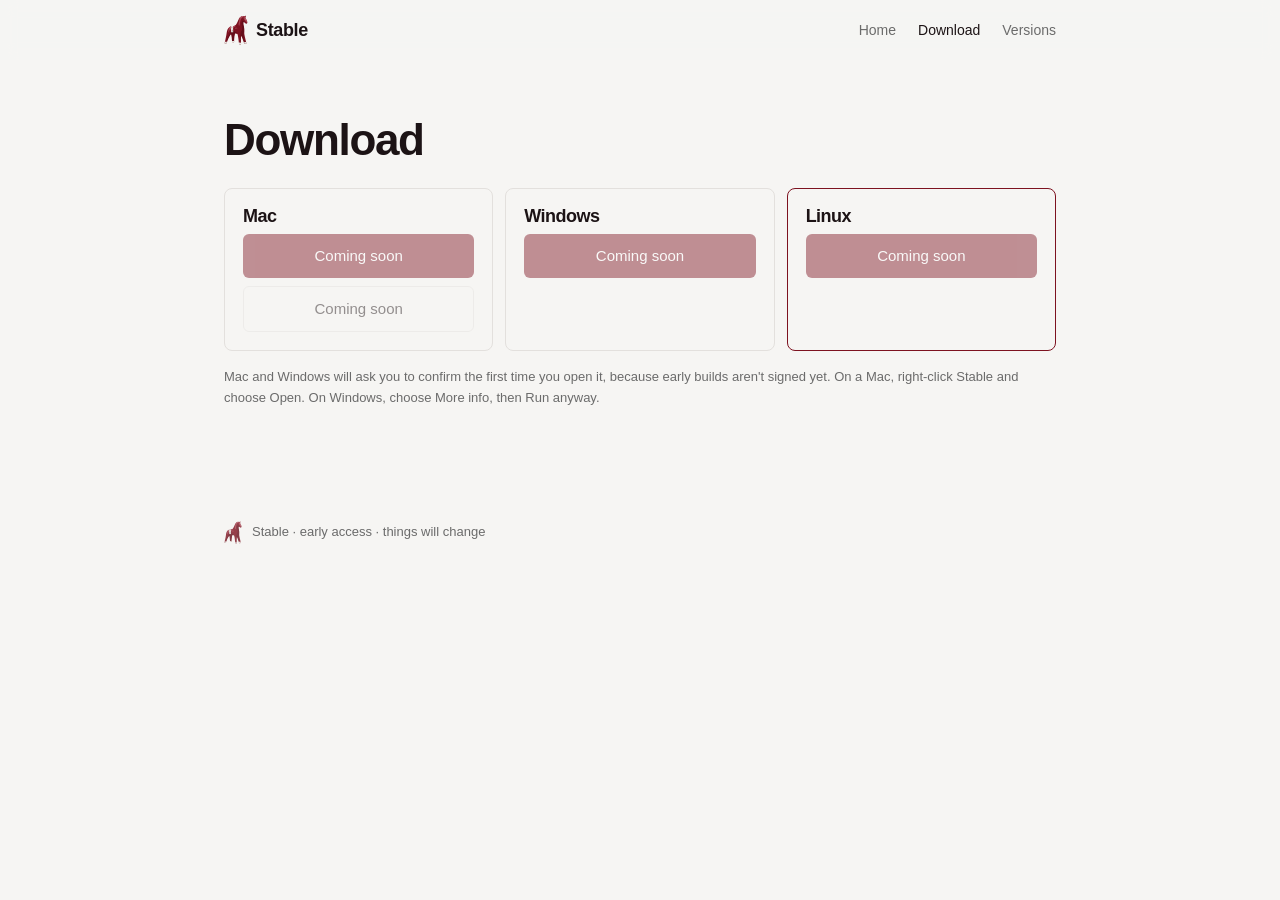
==== download.html @ d2fed4b9 "Update site" ====
<!doctype html>
<html lang="en">
<head>
  <meta charset="utf-8" />
  <meta name="viewport" content="width=device-width, initial-scale=1" />
  <title>Download Stable</title>
  <meta name="description" content="Drop in your payer contracts and fee schedules. Stable handles the rest. Runs on your computer." />
  <meta name="theme-color" content="#f3f4f1" />
  <link rel="icon" type="image/svg+xml" href="assets/favicon.svg" />
  <link rel="stylesheet" href="styles.css?v=6" />
</head>
<body>
  <header class="top">
    <div class="wrap bar">
      <a class="brand" href="./" aria-label="Stable home">
        <img src="assets/horse.svg" alt="" width="34" height="38" />
        <span class="brand-name">Stable</span>
      </a>
      <nav aria-label="Main"><a href="./">Home</a><a href="download.html" aria-current="page">Download</a><a href="versions.html">Versions</a></nav>
    </div>
  </header>

  <main id="main">
    <section class="wrap section download" id="download">
      <h1>Download</h1>
      
      <p class="version" id="version" hidden></p>
      <div class="grid4" id="downloads">
        <article class="card dl" data-os="mac">
          <h3>Mac</h3>
          <a class="btn" data-file="mac-arm64" href="#">Apple silicon</a>
          <a class="btn btn-quiet" data-file="mac-x64" href="#">Intel Mac</a>
        </article>
        <article class="card dl" data-os="win">
          <h3>Windows</h3>
          <a class="btn" data-file="win-x64" href="#">Download for Windows</a>
        </article>
        <article class="card dl" data-os="linux">
          <h3>Linux</h3>
          <a class="btn" data-file="linux-x64" href="#">Download for Linux</a>
        </article>
      </div>
      <noscript><p>Downloads are on the <a href="releases-link">releases page</a>.</p></noscript>

      <p class="fine">Mac and Windows will ask you to confirm the first time you open it, because early builds aren't signed yet. On a Mac, right-click Stable and choose Open. On Windows, choose More info, then Run anyway.</p>
    </section>

    
  </main>

  <footer class="foot">
    <div class="wrap"><img src="assets/horse.svg" alt="" width="28" height="31" /><p class="muted">Stable · early access · things will change</p></div>
  </footer>

  <script src="config.js"></script>
  <script src="script.js?v=6"></script>
</body>
</html>
---- styles.css ----
:root {
  --glow: #f1d9dd; --bg: #f6f5f3; --surface: #ffffff; --band: #efeeec; --text: #1c1315; --muted: #6b6b6b; --border: #e3e0dd;
  --accent: #7d1220; --accent-hover: #650e1a; --accent-text: #ffffff; --accent-soft: #f1e3e5;
  --shadow: none;
  color-scheme: light dark;
}
@media (prefers-color-scheme: dark) {
  :root {
    --glow: #3a1522; --bg: #170a10; --surface: #25111b; --band: #1f0d16; --text: #eeeeec; --muted: #adb5ae; --border: #42222f;
    --accent: #e27885; --accent-hover: #ea919b; --accent-text: #2a0a10; --accent-soft: #3f202c;
    --shadow: 0 1px 2px rgba(0, 0, 0, .3), 0 12px 32px rgba(0, 0, 0, .35);
  }
}
* { box-sizing: border-box; }
html { scroll-behavior: smooth; scroll-padding-top: 72px; }
body { margin: 0; background: var(--bg); color: var(--text); font: 16px/1.6 'Helvetica Neue', Helvetica, Arial, sans-serif; -webkit-font-smoothing: antialiased; }
img { max-width: 100%; height: auto; display: block; }
a { color: var(--accent); }
h1, h2, h3 { font-family: inherit; font-weight: 600; letter-spacing: -0.03em; line-height: 1.08; margin: 0; }
h1 { font-size: clamp(32px, 5vw, 44px); margin-bottom: 20px; }
h2 { font-size: 24px; margin-bottom: 20px; }
h3 { font-size: 18px; }
p { margin: 0 0 12px; }
code { background: var(--band); padding: 2px 6px; border-radius: 4px; font-size: .9em; }
.wrap { max-width: 880px; margin: 0 auto; padding: 0 24px; }
.muted, .fine { color: var(--muted); } .fine { font-size: 13px; }
.skip { position: absolute; left: -999px; } .skip:focus { left: 12px; top: 12px; background: var(--surface); padding: 8px 12px; z-index: 10; }
:focus-visible { outline: 2px solid var(--accent); outline-offset: 3px; }

.top { position: sticky; top: 0; z-index: 5; background: color-mix(in srgb, var(--bg) 90%, transparent); backdrop-filter: blur(8px); }
.bar { display: flex; align-items: center; justify-content: space-between; height: 60px; }
.brand { display: flex; align-items: center; gap: 8px; text-decoration: none; color: var(--text); }
.brand img { width: 24px; height: auto; }
.brand-name { font-size: 18px; font-weight: 600; letter-spacing: -0.02em; }
nav { display: flex; align-items: center; gap: 22px; } nav a { color: var(--muted); text-decoration: none; font-size: 14px; } nav a:hover, nav a[aria-current] { color: var(--text); }

.btn { display: inline-block; background: var(--accent); color: var(--accent-text); text-decoration: none; font-weight: 500; font-size: 15px; padding: 10px 18px; border-radius: 6px; transition: background .15s; }
.btn:hover { background: var(--accent-hover); }
.btn-small { padding: 6px 14px; font-size: 14px; }
.btn-quiet { background: transparent; color: var(--text); border: 1px solid var(--border); } .btn-quiet:hover { background: var(--band); }
.btn.is-disabled { opacity: .45; cursor: default; pointer-events: none; }

.hero { padding-top: 72px; padding-bottom: 48px; }
.tag { display: inline-flex; align-items: center; gap: 8px; font: 12px/1 ui-monospace, 'SF Mono', Menlo, monospace; color: var(--muted); border: 1px solid var(--border); border-radius: 99px; padding: 7px 12px; margin-bottom: 28px; }
.tag i { width: 6px; height: 6px; border-radius: 50%; background: var(--accent); animation: blink 2s ease-in-out infinite; }
@keyframes blink { 50% { opacity: .25; } }
.lead { font-size: 18px; color: var(--muted); margin: 20px 0 28px; }
.hero-shot { margin: 56px 0 0; } .hero-shot img { border: 1px solid var(--border); border-radius: 8px; }

.section { padding-top: 56px; } .section > h1 { margin-bottom: 24px; }
.grid4 { display: grid; grid-template-columns: repeat(3, 1fr); gap: 12px; }
.card { background: transparent; border: 1px solid var(--border); border-radius: 8px; padding: 18px; }
.download .dl { display: flex; flex-direction: column; gap: 8px; }
.download .dl .btn { text-align: center; }
.dl.mine { border-color: var(--accent); }
.download .fine { margin-top: 16px; }
.version { color: var(--muted); font-size: 13px; margin: -12px 0 16px; }

.faq { display: grid; margin-top: 8px; border-top: 1px solid var(--border); }
.faq details { border-bottom: 1px solid var(--border); padding: 14px 0; }
.faq summary { cursor: pointer; font-weight: 500; } .faq p { color: var(--muted); margin: 8px 0 0; }

.foot { margin-top: 80px; padding: 32px 0 48px; }
.foot .wrap { display: flex; align-items: center; gap: 10px; } .foot img { width: 18px; opacity: .8; } .foot p { margin: 0; font-size: 13px; }

@media (max-width: 700px) { .grid4 { grid-template-columns: 1fr; } .hero { padding-top: 40px; } }
@media (prefers-reduced-motion: reduce) { html { scroll-behavior: auto; } .tag i { animation: none; } }

.release { border-top: 1px solid var(--border); padding: 18px 0; } .release header { display: flex; align-items: baseline; gap: 12px; margin-bottom: 8px; }
.release pre { margin: 0; white-space: pre-wrap; font: inherit; color: var(--muted); font-size: 15px; }
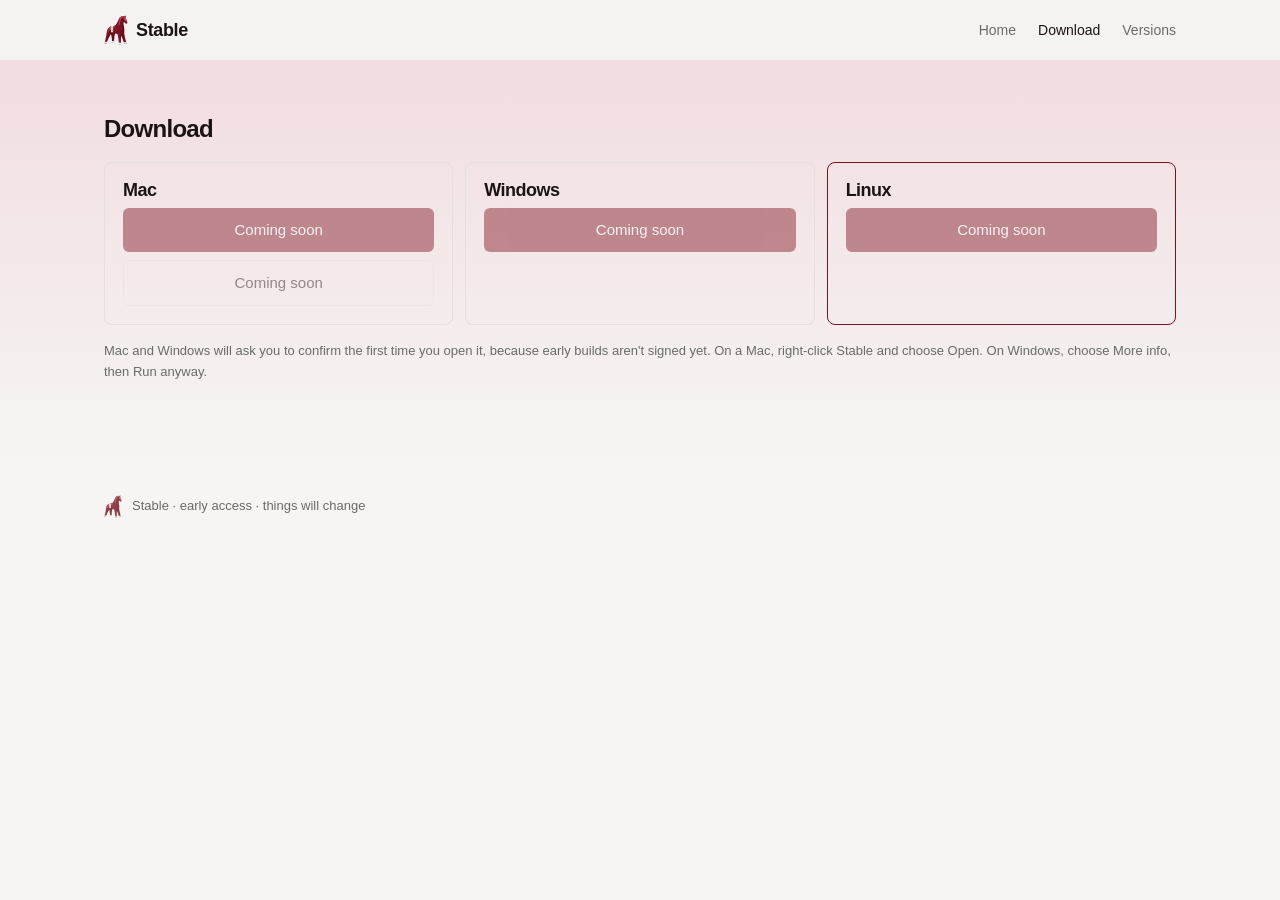
==== commit 3d22d773: "Update site" ====
--- a/download.html
+++ b/download.html
@@ -7,7 +7,7 @@
   <meta name="description" content="Drop in your payer contracts and fee schedules. Stable handles the rest. Runs on your computer." />
   <meta name="theme-color" content="#f3f4f1" />
   <link rel="icon" type="image/svg+xml" href="assets/favicon.svg" />
-  <link rel="stylesheet" href="styles.css?v=6" />
+  <link rel="stylesheet" href="styles.css?v=7" />
 </head>
 <body>
   <header class="top">
@@ -22,7 +22,7 @@
 
   <main id="main">
     <section class="wrap section download" id="download">
-      <h1>Download</h1>
+      <h2>Download</h2>
       
       <p class="version" id="version" hidden></p>
       <div class="grid4" id="downloads">
@@ -53,6 +53,6 @@
   </footer>
 
   <script src="config.js"></script>
-  <script src="script.js?v=6"></script>
+  <script src="script.js?v=7"></script>
 </body>
 </html>
--- a/styles.css
+++ b/styles.css
@@ -14,16 +14,16 @@
 }
 * { box-sizing: border-box; }
 html { scroll-behavior: smooth; scroll-padding-top: 72px; }
-body { margin: 0; background: var(--bg); color: var(--text); font: 16px/1.6 'Helvetica Neue', Helvetica, Arial, sans-serif; -webkit-font-smoothing: antialiased; }
+body { margin: 0; background: var(--bg) linear-gradient(180deg, var(--glow) 0, transparent 460px) no-repeat; color: var(--text); font: 16px/1.6 'Helvetica Neue', Helvetica, Arial, sans-serif; -webkit-font-smoothing: antialiased; }
 img { max-width: 100%; height: auto; display: block; }
 a { color: var(--accent); }
 h1, h2, h3 { font-family: inherit; font-weight: 600; letter-spacing: -0.03em; line-height: 1.08; margin: 0; }
-h1 { font-size: clamp(32px, 5vw, 44px); margin-bottom: 20px; }
+h1 { font-size: clamp(36px, 5.5vw, 56px); }
 h2 { font-size: 24px; margin-bottom: 20px; }
 h3 { font-size: 18px; }
 p { margin: 0 0 12px; }
 code { background: var(--band); padding: 2px 6px; border-radius: 4px; font-size: .9em; }
-.wrap { max-width: 880px; margin: 0 auto; padding: 0 24px; }
+.wrap { max-width: 1120px; margin: 0 auto; padding: 0 24px; }
 .muted, .fine { color: var(--muted); } .fine { font-size: 13px; }
 .skip { position: absolute; left: -999px; } .skip:focus { left: 12px; top: 12px; background: var(--surface); padding: 8px 12px; z-index: 10; }
 :focus-visible { outline: 2px solid var(--accent); outline-offset: 3px; }
@@ -48,7 +48,7 @@
 .lead { font-size: 18px; color: var(--muted); margin: 20px 0 28px; }
 .hero-shot { margin: 56px 0 0; } .hero-shot img { border: 1px solid var(--border); border-radius: 8px; }
 
-.section { padding-top: 56px; } .section > h1 { margin-bottom: 24px; }
+.section { padding-top: 56px; }
 .grid4 { display: grid; grid-template-columns: repeat(3, 1fr); gap: 12px; }
 .card { background: transparent; border: 1px solid var(--border); border-radius: 8px; padding: 18px; }
 .download .dl { display: flex; flex-direction: column; gap: 8px; }
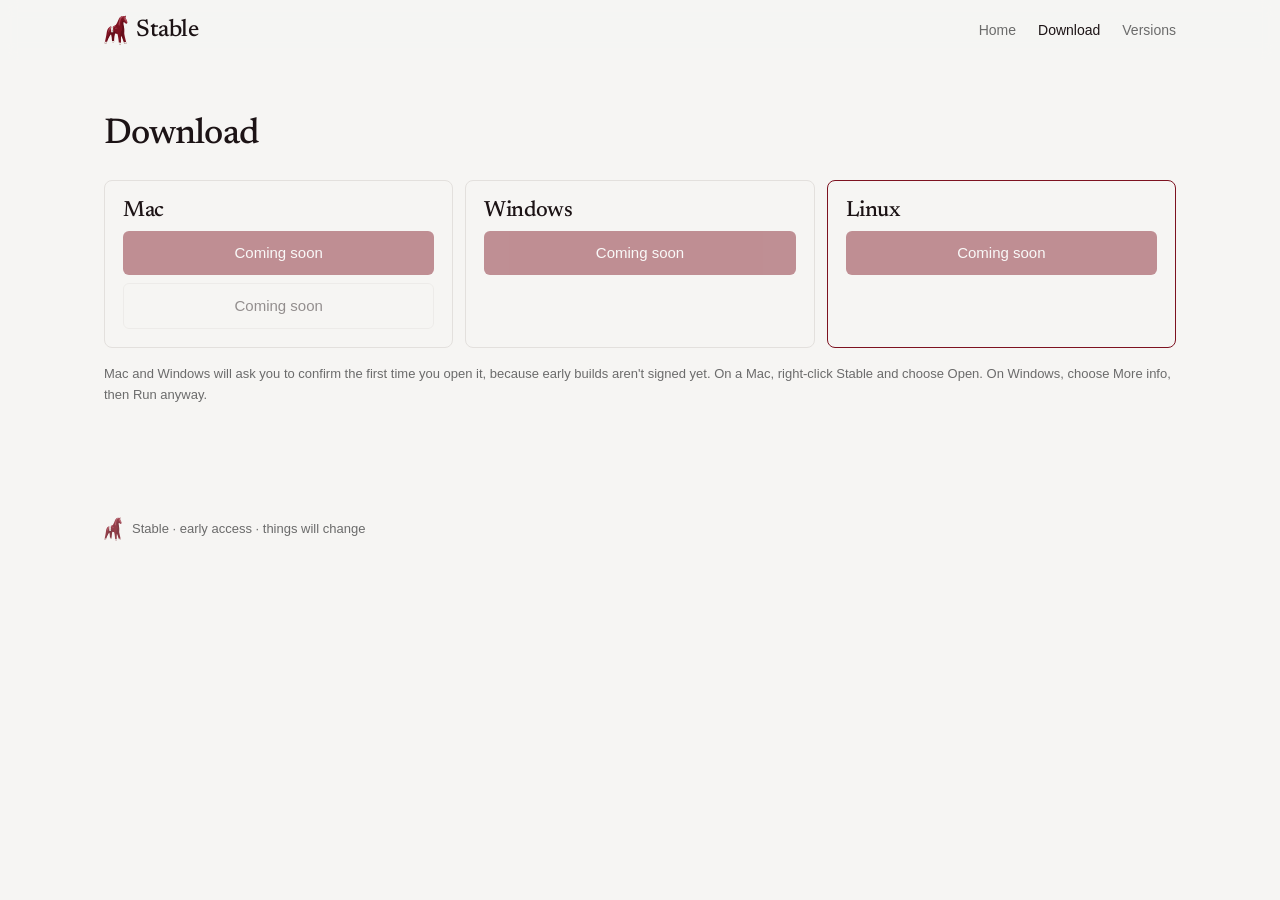
==== commit 29beecc3: "Update site" ====
--- a/download.html
+++ b/download.html
@@ -7,7 +7,7 @@
   <meta name="description" content="Drop in your payer contracts and fee schedules. Stable handles the rest. Runs on your computer." />
   <meta name="theme-color" content="#f3f4f1" />
   <link rel="icon" type="image/svg+xml" href="assets/favicon.svg" />
-  <link rel="stylesheet" href="styles.css?v=7" />
+  <link rel="stylesheet" href="styles.css?v=8" />
 </head>
 <body>
   <header class="top">
@@ -53,6 +53,6 @@
   </footer>
 
   <script src="config.js"></script>
-  <script src="script.js?v=7"></script>
+  <script src="script.js?v=8"></script>
 </body>
 </html>
--- a/styles.css
+++ b/styles.css
@@ -1,3 +1,4 @@
+@font-face { font-family: 'Newsreader'; src: url('assets/fonts/newsreader-latin-wght-normal.woff2') format('woff2'); font-weight: 200 800; font-display: swap; }
 
 :root {
   --glow: #f1d9dd; --bg: #f6f5f3; --surface: #ffffff; --band: #efeeec; --text: #1c1315; --muted: #6b6b6b; --border: #e3e0dd;
@@ -14,13 +15,13 @@
 }
 * { box-sizing: border-box; }
 html { scroll-behavior: smooth; scroll-padding-top: 72px; }
-body { margin: 0; background: var(--bg) linear-gradient(180deg, var(--glow) 0, transparent 460px) no-repeat; color: var(--text); font: 16px/1.6 'Helvetica Neue', Helvetica, Arial, sans-serif; -webkit-font-smoothing: antialiased; }
+body { margin: 0; background: var(--bg); color: var(--text); font: 16px/1.6 'Helvetica Neue', Helvetica, Arial, sans-serif; -webkit-font-smoothing: antialiased; }
 img { max-width: 100%; height: auto; display: block; }
 a { color: var(--accent); }
-h1, h2, h3 { font-family: inherit; font-weight: 600; letter-spacing: -0.03em; line-height: 1.08; margin: 0; }
+h1, h2, h3 { font-family: 'Newsreader', Georgia, serif; font-weight: 500; letter-spacing: -0.02em; line-height: 1.1; margin: 0; }
 h1 { font-size: clamp(36px, 5.5vw, 56px); }
-h2 { font-size: 24px; margin-bottom: 20px; }
-h3 { font-size: 18px; }
+h2 { font-size: 36px; margin-bottom: 24px; }
+h3 { font-size: 22px; }
 p { margin: 0 0 12px; }
 code { background: var(--band); padding: 2px 6px; border-radius: 4px; font-size: .9em; }
 .wrap { max-width: 1120px; margin: 0 auto; padding: 0 24px; }
@@ -32,7 +33,7 @@
 .bar { display: flex; align-items: center; justify-content: space-between; height: 60px; }
 .brand { display: flex; align-items: center; gap: 8px; text-decoration: none; color: var(--text); }
 .brand img { width: 24px; height: auto; }
-.brand-name { font-size: 18px; font-weight: 600; letter-spacing: -0.02em; }
+.brand-name { font-family: 'Newsreader', Georgia, serif; font-size: 24px; font-weight: 500; letter-spacing: -0.02em; }
 nav { display: flex; align-items: center; gap: 22px; } nav a { color: var(--muted); text-decoration: none; font-size: 14px; } nav a:hover, nav a[aria-current] { color: var(--text); }
 
 .btn { display: inline-block; background: var(--accent); color: var(--accent-text); text-decoration: none; font-weight: 500; font-size: 15px; padding: 10px 18px; border-radius: 6px; transition: background .15s; }
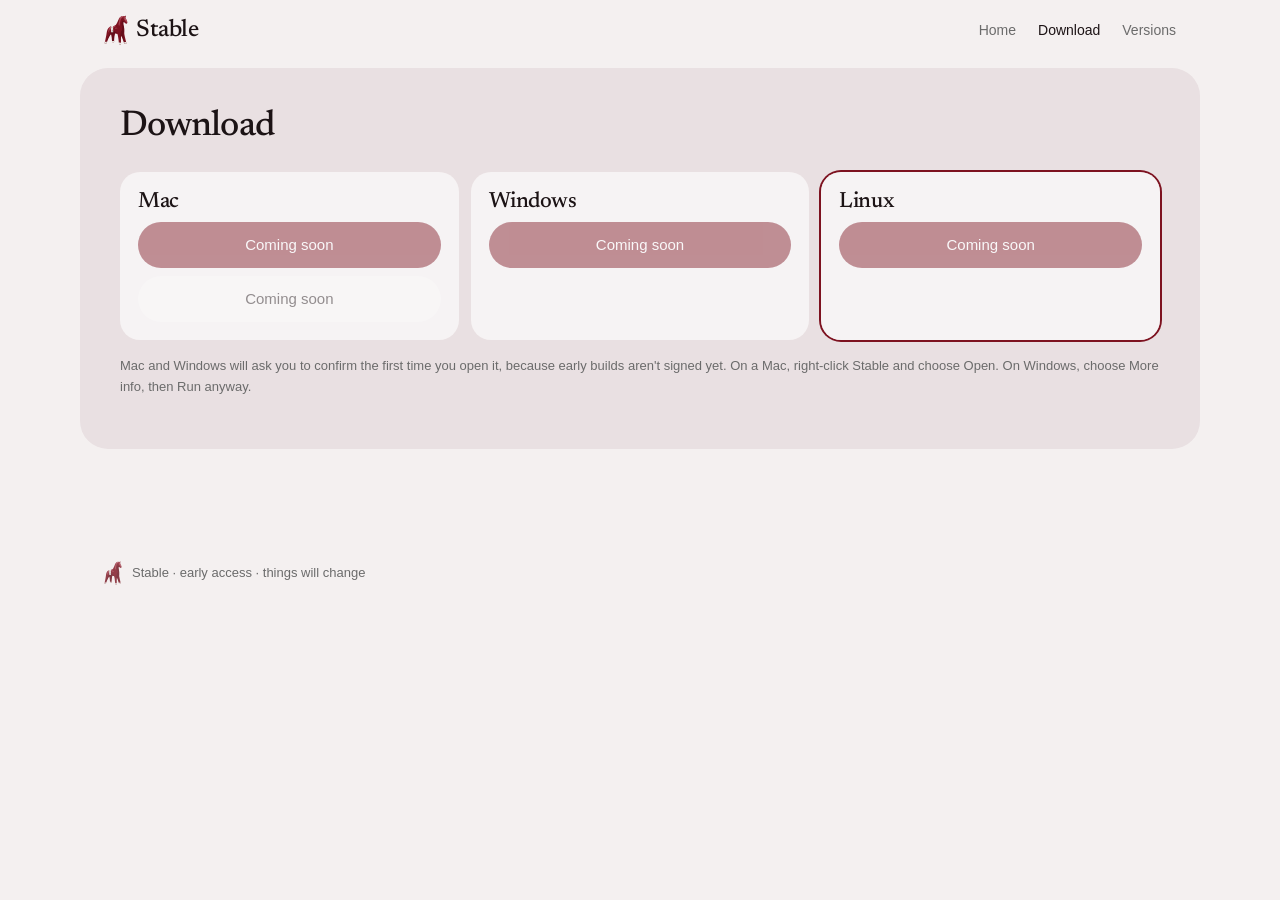
==== commit 5868d6e2: "Update site" ====
--- a/download.html
+++ b/download.html
@@ -7,7 +7,7 @@
   <meta name="description" content="Drop in your payer contracts and fee schedules. Stable handles the rest. Runs on your computer." />
   <meta name="theme-color" content="#f3f4f1" />
   <link rel="icon" type="image/svg+xml" href="assets/favicon.svg" />
-  <link rel="stylesheet" href="styles.css?v=8" />
+  <link rel="stylesheet" href="styles.css?v=9" />
 </head>
 <body>
   <header class="top">
@@ -21,7 +21,7 @@
   </header>
 
   <main id="main">
-    <section class="wrap section download" id="download">
+    <section class="wrap section tile-page download" id="download">
       <h2>Download</h2>
       
       <p class="version" id="version" hidden></p>
@@ -53,6 +53,6 @@
   </footer>
 
   <script src="config.js"></script>
-  <script src="script.js?v=8"></script>
+  <script src="script.js?v=9"></script>
 </body>
 </html>
--- a/styles.css
+++ b/styles.css
@@ -70,3 +70,43 @@
 
 .release { border-top: 1px solid var(--border); padding: 18px 0; } .release header { display: flex; align-items: baseline; gap: 12px; margin-bottom: 8px; }
 .release pre { margin: 0; white-space: pre-wrap; font: inherit; color: var(--muted); font-size: 15px; }
+
+/* Soft bento look */
+:root { --tile: #e9e0e2; --tile2: #f3e8ea; --mauve: #7a5560; --glass: rgba(255,255,255,.62); --radius: 28px; }
+@media (prefers-color-scheme: dark) { :root { --tile: #2a141e; --tile2: #331a26; --mauve: #55303c; --glass: rgba(255,255,255,.08); } }
+:root { --bg: #f4f0f0; }
+@media (prefers-color-scheme: dark) { :root { --bg: #170a10; } }
+.top { background: transparent; backdrop-filter: none; }
+.bento { display: grid; grid-template-columns: repeat(6, 1fr); gap: 16px; margin-top: 8px; }
+.tile { border-radius: var(--radius); background: var(--tile); padding: 36px; position: relative; overflow: hidden; }
+.t-hero { grid-column: 1 / -1; display: grid; grid-template-columns: 1.2fr 1fr; align-items: center; min-height: 380px; background: linear-gradient(135deg, var(--tile2), var(--tile)); }
+.t-hero h1 { font-weight: 400; margin: 18px 0 0; } .t-hero .lead { margin: 18px 0 26px; }
+.tag { background: var(--glass); border-color: transparent; }
+.btn { border-radius: 999px; padding: 11px 22px; }
+.scene { position: relative; height: 300px; }
+.orb { position: absolute; border-radius: 50%; box-shadow: 0 24px 40px rgba(60, 10, 25, .18); }
+.o1 { width: 120px; height: 120px; right: 38%; top: 22%; background: radial-gradient(circle at 32% 28%, #e9a3ad, #7d1220 62%, #4a0a13); }
+.o2 { width: 56px; height: 56px; right: 12%; top: 10%; background: radial-gradient(circle at 32% 28%, #fff, #c9d4cc 70%); }
+.o3 { width: 84px; height: 84px; right: 22%; bottom: 14%; background: radial-gradient(circle at 32% 28%, #f6e3e6, #b98893 75%); }
+.slab { position: absolute; right: 8%; bottom: 8%; width: 62%; height: 46px; border-radius: 999px; background: var(--glass); backdrop-filter: blur(8px); box-shadow: 0 16px 30px rgba(60, 10, 25, .10); }
+.t-shot { grid-column: span 4; padding: 14px; min-height: 420px; display: flex; align-items: center; }
+.t-shot img { border-radius: 18px; width: 100%; }
+.glass { position: absolute; left: 28px; bottom: 28px; margin: 0; background: var(--glass); backdrop-filter: blur(12px); border-radius: 999px; padding: 9px 18px; font-size: 14px; }
+.t-gauge { grid-column: span 2; display: flex; flex-direction: column; justify-content: space-between; background: linear-gradient(180deg, var(--tile2), var(--tile)); }
+.t-gauge h3 { font-weight: 400; font-size: 26px; }
+.gauges { display: flex; justify-content: space-around; align-items: flex-end; }
+.gauges div { display: grid; justify-items: center; gap: 10px; } .gauges small { color: var(--muted); font-size: 12px; }
+.cap { width: 54px; height: 190px; border-radius: 999px; background: color-mix(in srgb, var(--accent) 12%, transparent); display: flex; align-items: flex-end; padding: 5px; }
+.cap b { display: block; width: 100%; min-height: 44px; border-radius: 999px; background: #fff; box-shadow: 0 6px 14px rgba(60, 10, 25, .15); }
+.t-dark { grid-column: span 2; background: var(--mauve); color: #f6e9ec; display: grid; place-items: center; align-content: center; gap: 12px; text-align: center; min-height: 260px; }
+.t-dark p { margin: 0; font-size: 15px; opacity: .85; }
+.t-steps { grid-column: span 4; display: grid; grid-template-columns: repeat(3, 1fr); gap: 14px; padding: 18px; }
+.glass-card { background: var(--glass); backdrop-filter: blur(10px); border-radius: 20px; padding: 20px; } .glass-card span { font: 12px ui-monospace, Menlo, monospace; color: var(--muted); }
+.glass-card h3 { font-size: 20px; margin: 18px 0 6px; } .glass-card p { color: var(--muted); font-size: 14px; margin: 0; }
+.tile-page { background: var(--tile); border-radius: var(--radius); padding: 40px; margin-top: 8px; }
+.tile-page .card { background: var(--glass); border: 0; border-radius: 20px; }
+.tile-page .btn-quiet { background: var(--glass); border: 0; }
+.dl.mine { box-shadow: 0 0 0 2px var(--accent); }
+.release { border-top-color: color-mix(in srgb, var(--text) 12%, transparent); }
+.faq { border-top: 0; gap: 8px; } .faq details { background: var(--tile); border: 0; border-radius: 20px; padding: 16px 22px; }
+@media (max-width: 800px) { .t-hero, .t-steps { grid-template-columns: 1fr; } .t-shot, .t-gauge, .t-dark, .t-steps { grid-column: 1 / -1; } .scene { height: 200px; } .tile, .tile-page { padding: 24px; } }
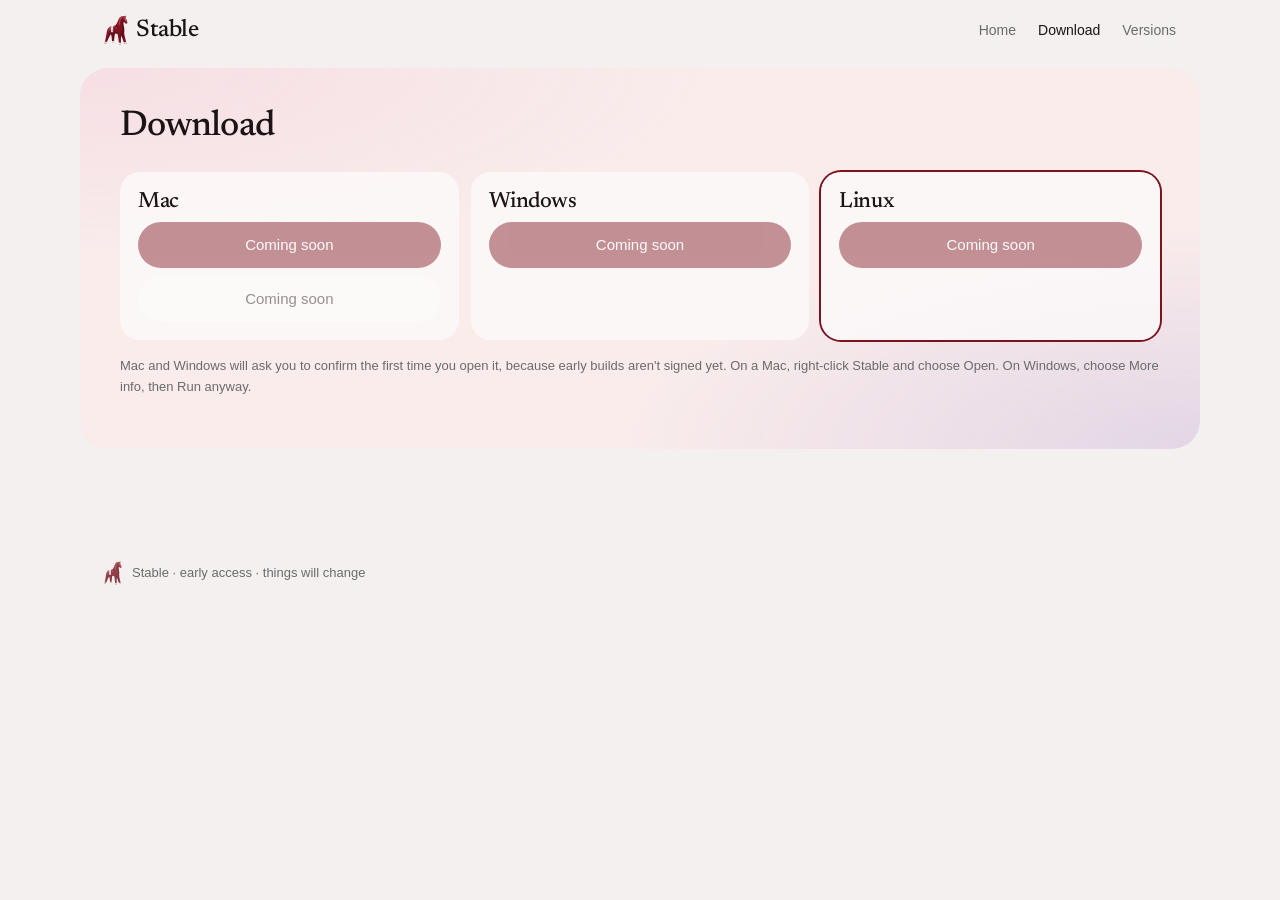
==== commit 70227703: "Update site" ====
--- a/download.html
+++ b/download.html
@@ -7,7 +7,7 @@
   <meta name="description" content="Drop in your payer contracts and fee schedules. Stable handles the rest. Runs on your computer." />
   <meta name="theme-color" content="#f3f4f1" />
   <link rel="icon" type="image/svg+xml" href="assets/favicon.svg" />
-  <link rel="stylesheet" href="styles.css?v=9" />
+  <link rel="stylesheet" href="styles.css?v=10" />
 </head>
 <body>
   <header class="top">
@@ -53,6 +53,6 @@
   </footer>
 
   <script src="config.js"></script>
-  <script src="script.js?v=9"></script>
+  <script src="script.js?v=10"></script>
 </body>
 </html>
--- a/styles.css
+++ b/styles.css
@@ -97,7 +97,7 @@
 .gauges { display: flex; justify-content: space-around; align-items: flex-end; }
 .gauges div { display: grid; justify-items: center; gap: 10px; } .gauges small { color: var(--muted); font-size: 12px; }
 .cap { width: 54px; height: 190px; border-radius: 999px; background: color-mix(in srgb, var(--accent) 12%, transparent); display: flex; align-items: flex-end; padding: 5px; }
-.cap b { display: block; width: 100%; min-height: 44px; border-radius: 999px; background: #fff; box-shadow: 0 6px 14px rgba(60, 10, 25, .15); }
+.cap b { display: block; width: 100%; min-height: 44px; pointer-events: none; transition: height .12s; border-radius: 999px; background: #fff; box-shadow: 0 6px 14px rgba(60, 10, 25, .15); }
 .t-dark { grid-column: span 2; background: var(--mauve); color: #f6e9ec; display: grid; place-items: center; align-content: center; gap: 12px; text-align: center; min-height: 260px; }
 .t-dark p { margin: 0; font-size: 15px; opacity: .85; }
 .t-steps { grid-column: span 4; display: grid; grid-template-columns: repeat(3, 1fr); gap: 14px; padding: 18px; }
@@ -110,3 +110,30 @@
 .release { border-top-color: color-mix(in srgb, var(--text) 12%, transparent); }
 .faq { border-top: 0; gap: 8px; } .faq details { background: var(--tile); border: 0; border-radius: 20px; padding: 16px 22px; }
 @media (max-width: 800px) { .t-hero, .t-steps { grid-template-columns: 1fr; } .t-shot, .t-gauge, .t-dark, .t-steps { grid-column: 1 / -1; } .scene { height: 200px; } .tile, .tile-page { padding: 24px; } }
+
+/* Interactive sliders */
+.cap { cursor: ns-resize; touch-action: none; user-select: none; } .cap:focus-visible { outline: 2px solid var(--accent); outline-offset: 4px; }
+.gauges { align-items: flex-end; gap: 12px; flex: 1; padding: 16px 0 8px; }
+.gauges > div { gap: 10px; text-align: center; }
+.val { font-family: 'Newsreader', Georgia, serif; font-size: 28px; line-height: 1; }
+.gauges small { line-height: 1.35; } .gauges em { font-style: normal; font-size: 11px; opacity: .8; }
+.t-gauge .fine { margin: 6px 0 0; text-align: center; font-size: 11px; }
+
+/* Softer, more gradient tiles */
+:root { --pink: #f6dfe4; --lilac: #e3d6e6; --sage: #dde6df; --blush: #f9eceb; }
+@media (prefers-color-scheme: dark) { :root { --pink: #4a1f2e; --lilac: #3a2338; --sage: #25332b; --blush: #2f1620; } }
+.tile, .tile-page { background:
+  radial-gradient(90% 80% at 0% 0%, var(--pink), transparent 62%),
+  radial-gradient(80% 90% at 100% 100%, var(--lilac), transparent 64%),
+  var(--blush); }
+.t-hero { background:
+  radial-gradient(70% 90% at 12% 8%, var(--pink), transparent 62%),
+  radial-gradient(60% 80% at 100% 20%, var(--lilac), transparent 66%),
+  radial-gradient(60% 70% at 70% 110%, var(--sage), transparent 68%), var(--blush); }
+.t-gauge { background:
+  radial-gradient(100% 70% at 50% 0%, var(--lilac), transparent 66%),
+  radial-gradient(90% 70% at 50% 110%, var(--pink), transparent 66%), var(--blush); }
+.t-shot { background: radial-gradient(90% 90% at 100% 0%, var(--sage), transparent 60%), radial-gradient(80% 80% at 0% 100%, var(--pink), transparent 62%), var(--blush); }
+.t-steps { background: radial-gradient(90% 100% at 100% 0%, var(--lilac), transparent 62%), radial-gradient(80% 90% at 0% 100%, var(--sage), transparent 64%), var(--blush); }
+.t-dark { background: radial-gradient(90% 90% at 20% 0%, #9a6f7b, transparent 65%), radial-gradient(90% 90% at 100% 100%, #5b3a4a, transparent 60%), var(--mauve); }
+.faq details { background: radial-gradient(120% 140% at 0% 0%, var(--pink), transparent 70%), var(--blush); }
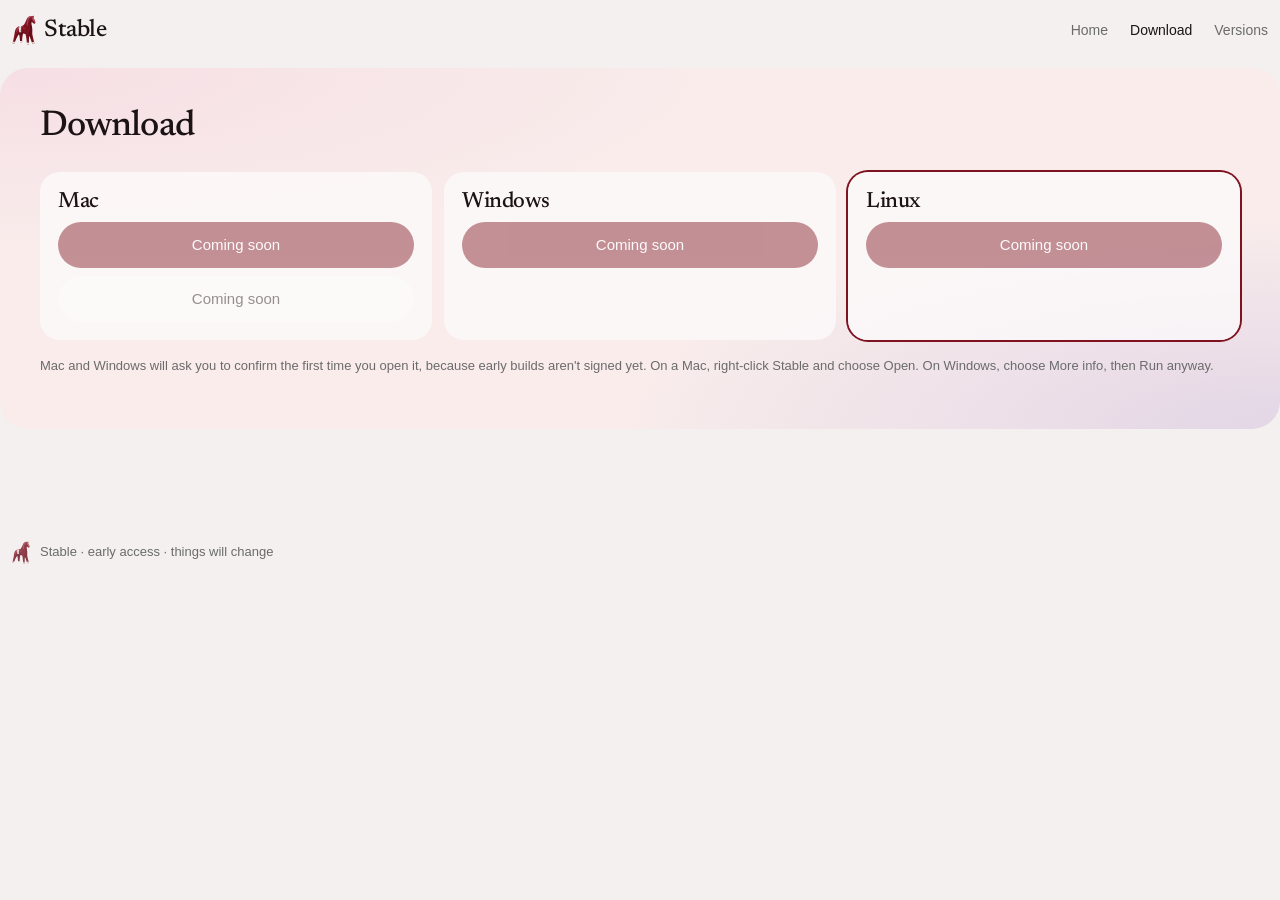
==== commit c6a1f10a: "Update site" ====
--- a/download.html
+++ b/download.html
@@ -7,7 +7,7 @@
   <meta name="description" content="Drop in your payer contracts and fee schedules. Stable handles the rest. Runs on your computer." />
   <meta name="theme-color" content="#f3f4f1" />
   <link rel="icon" type="image/svg+xml" href="assets/favicon.svg" />
-  <link rel="stylesheet" href="styles.css?v=10" />
+  <link rel="stylesheet" href="styles.css?v=11" />
 </head>
 <body>
   <header class="top">
@@ -53,6 +53,6 @@
   </footer>
 
   <script src="config.js"></script>
-  <script src="script.js?v=10"></script>
+  <script src="script.js?v=11"></script>
 </body>
 </html>
--- a/styles.css
+++ b/styles.css
@@ -24,7 +24,7 @@
 h3 { font-size: 22px; }
 p { margin: 0 0 12px; }
 code { background: var(--band); padding: 2px 6px; border-radius: 4px; font-size: .9em; }
-.wrap { max-width: 1120px; margin: 0 auto; padding: 0 24px; }
+.wrap { max-width: 1280px; margin: 0 auto; padding: 0 12px; }
 .muted, .fine { color: var(--muted); } .fine { font-size: 13px; }
 .skip { position: absolute; left: -999px; } .skip:focus { left: 12px; top: 12px; background: var(--surface); padding: 8px 12px; z-index: 10; }
 :focus-visible { outline: 2px solid var(--accent); outline-offset: 3px; }
@@ -137,3 +137,5 @@
 .t-steps { background: radial-gradient(90% 100% at 100% 0%, var(--lilac), transparent 62%), radial-gradient(80% 90% at 0% 100%, var(--sage), transparent 64%), var(--blush); }
 .t-dark { background: radial-gradient(90% 90% at 20% 0%, #9a6f7b, transparent 65%), radial-gradient(90% 90% at 100% 100%, #5b3a4a, transparent 60%), var(--mauve); }
 .faq details { background: radial-gradient(120% 140% at 0% 0%, var(--pink), transparent 70%), var(--blush); }
+
+.scene { display: none; } .t-hero { grid-template-columns: 1fr; min-height: 300px; }
